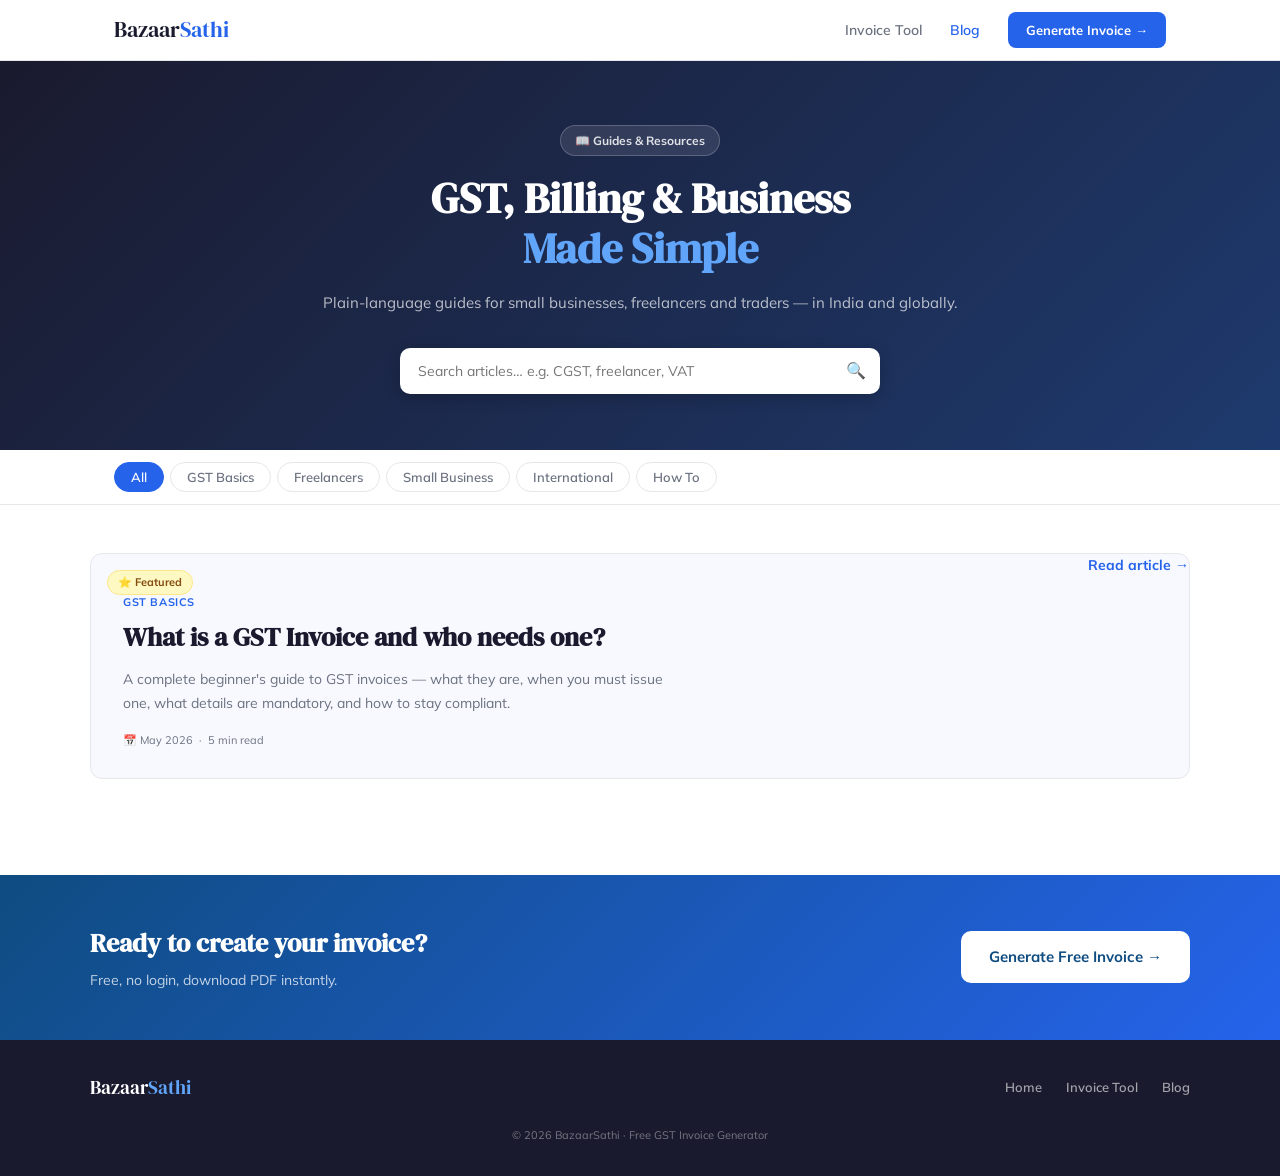
==== blog.html @ a6f55e18 "home page, blogs list added" ====
<!DOCTYPE html>
<html lang="en">
<head>
  <!-- Google tag -->
  <script async src="https://www.googletagmanager.com/gtag/js?id=G-HT61FPW5GD"></script>
  <script>
    window.dataLayer = window.dataLayer || [];
    function gtag(){dataLayer.push(arguments);}
    gtag('js', new Date());
    gtag('config', 'G-HT61FPW5GD');
  </script>

  <meta charset="UTF-8">
  <meta name="viewport" content="width=device-width, initial-scale=1.0">

  <title>Blog — GST, Billing & Business Guides | BazaarSathi</title>
  <link rel="icon" type="image/x-icon" href="bazaarsathi_icon.png">
  <meta name="description" content="Simple guides on GST invoicing, billing, tax rules and running a small business in India and globally. Free resources by BazaarSathi.">
  <meta name="keywords" content="GST invoice generator, free billing tool India, GST guide, small business India, freelancer invoice, bazaarsathi, GST invoice generator, GST billing software free, GST invoice format PDF, GST invoice for freelancers, small business billing tool, traders invoice maker, GST billing for startups, service invoice generator India, no login invoice maker, free PDF bill download, CGST SGST IGST calculator, automated GST billing, simple invoice creator">

  <link href="https://fonts.googleapis.com/css2?family=DM+Serif+Display:ital@0;1&family=DM+Mono:wght@400;500&family=Mulish:wght@400;500;600;700;800&display=swap" rel="stylesheet">
  <link rel="stylesheet" href="blog.css">
</head>
<body>

<!-- ===== NAV ===== -->
<nav class="blog-nav">
  <div class="blog-nav-inner">
    <a href="home.html" class="blog-nav-logo">Bazaar<span>Sathi</span></a>
    <div class="blog-nav-links">
      <a href="tool.html" class="bnav-link">Invoice Tool</a>
      <a href="blog.html" class="bnav-link active">Blog</a>
      <a href="tool.html" class="bnav-cta">Generate Invoice →</a>
    </div>
  </div>
</nav>

<!-- ===== HERO ===== -->
<section class="blog-hero">
  <div class="blog-hero-inner">
    <div class="blog-hero-badge">📖 Guides & Resources</div>
    <h1 class="blog-hero-title">GST, Billing & Business<br><span>Made Simple</span></h1>
    <p class="blog-hero-sub">Plain-language guides for small businesses, freelancers and traders — in India and globally.</p>

    <!-- Search -->
    <div class="blog-search-wrap">
      <input type="text" id="blog-search" placeholder="Search articles… e.g. CGST, freelancer, VAT" oninput="filterArticles()">
      <span class="blog-search-icon">🔍</span>
    </div>
  </div>
</section>

<!-- ===== FILTER TABS ===== -->
<div class="blog-filter-bar">
  <div class="blog-filter-inner">
    <button class="filter-btn active" onclick="setFilter('all',this)">All</button>
    <button class="filter-btn" onclick="setFilter('gst-basics',this)">GST Basics</button>
    <button class="filter-btn" onclick="setFilter('freelancers',this)">Freelancers</button>
    <button class="filter-btn" onclick="setFilter('small-business',this)">Small Business</button>
    <button class="filter-btn" onclick="setFilter('international',this)">International</button>
    <button class="filter-btn" onclick="setFilter('how-to',this)">How To</button>
  </div>
</div>

<!-- ===== ARTICLES GRID ===== -->
<main class="blog-main">
  <div class="blog-main-inner">

    <!-- Featured article -->
    <div class="featured-wrap" id="featured-wrap">
      <a href="blog/what-is-gst-invoice.html" class="featured-card" data-category="gst-basics" data-title="what is a gst invoice and who needs one">
        <div class="featured-badge">⭐ Featured</div>
        <div class="featured-content">
          <div class="article-tag">GST Basics</div>
          <h2 class="featured-title">What is a GST Invoice and who needs one?</h2>
          <p class="featured-desc">A complete beginner's guide to GST invoices — what they are, when you must issue one, what details are mandatory, and how to stay compliant.</p>
          <div class="article-meta">
            <span>📅 May 2026</span>
            <span>·</span>
            <span>5 min read</span>
          </div>
        </div>
        <div class="featured-cta">Read article →</div>
      </a>
    </div>
    

    <!-- Articles grid -->
    <div class="articles-grid" id="articles-grid">

      <!-- <a href="blog/cgst-sgst-igst-difference.html" class="article-card" data-category="gst-basics" data-title="cgst vs sgst vs igst whats the difference">
        <div class="article-tag">GST Basics</div>
        <h3 class="article-title">CGST vs SGST vs IGST — What's the difference?</h3>
        <p class="article-desc">Understand why your invoice sometimes shows CGST+SGST and other times just IGST, and when each applies.</p>
        <div class="article-meta">
          <span>📅 May 2026</span><span>·</span><span>4 min read</span>
        </div>
      </a>

      <a href="blog/freelancer-gst-invoice-guide.html" class="article-card" data-category="freelancers" data-title="how freelancers should raise gst invoices in india">
        <div class="article-tag">Freelancers</div>
        <h3 class="article-title">How freelancers should raise GST invoices in India</h3>
        <p class="article-desc">Step-by-step guide for Indian freelancers — when to register for GST, what to put on your invoice, and how to handle foreign clients.</p>
        <div class="article-meta">
          <span>📅 May 2026</span><span>·</span><span>6 min read</span>
        </div>
      </a>

      <a href="blog/hsn-sac-code-guide.html" class="article-card" data-category="gst-basics" data-title="hsn and sac codes explained">
        <div class="article-tag">GST Basics</div>
        <h3 class="article-title">HSN and SAC codes explained — and why they matter</h3>
        <p class="article-desc">What are HSN and SAC codes, which one applies to your business, and what happens if you get them wrong on an invoice.</p>
        <div class="article-meta">
          <span>📅 May 2026</span><span>·</span><span>4 min read</span>
        </div>
      </a>

      <a href="blog/bill-of-supply-vs-tax-invoice.html" class="article-card" data-category="gst-basics" data-title="bill of supply vs tax invoice">
        <div class="article-tag">GST Basics</div>
        <h3 class="article-title">Bill of Supply vs Tax Invoice — which do you issue?</h3>
        <p class="article-desc">Two document types, two very different situations. Learn which one your business should be using and the legal difference between them.</p>
        <div class="article-meta">
          <span>📅 May 2026</span><span>·</span><span>3 min read</span>
        </div>
      </a>

      <a href="blog/small-business-invoicing-tips.html" class="article-card" data-category="small-business" data-title="invoicing tips for small businesses india">
        <div class="article-tag">Small Business</div>
        <h3 class="article-title">7 invoicing tips every small business in India should follow</h3>
        <p class="article-desc">Avoid common billing mistakes, get paid faster, and stay GST compliant with these practical tips for small business owners.</p>
        <div class="article-meta">
          <span>📅 May 2026</span><span>·</span><span>5 min read</span>
        </div>
      </a>

      <a href="blog/international-invoice-guide.html" class="article-card" data-category="international" data-title="how to invoice international clients from india">
        <div class="article-tag">International</div>
        <h3 class="article-title">How to invoice international clients from India</h3>
        <p class="article-desc">Foreign currency invoices, GST on exports, LUT filing, and what details your international invoice must include.</p>
        <div class="article-meta">
          <span>📅 May 2026</span><span>·</span><span>6 min read</span>
        </div>
      </a>

      <a href="blog/gst-invoice-for-traders.html" class="article-card" data-category="small-business" data-title="gst invoice guide for traders and shopkeepers">
        <div class="article-tag">Small Business</div>
        <h3 class="article-title">GST invoice guide for traders and shopkeepers</h3>
        <p class="article-desc">Whether you sell wholesale or retail, this guide covers exactly what your GST invoice needs to show and when you can simplify it.</p>
        <div class="article-meta">
          <span>📅 May 2026</span><span>·</span><span>4 min read</span>
        </div>
      </a>

      <a href="blog/vat-invoice-uk-guide.html" class="article-card" data-category="international" data-title="vat invoice requirements uk">
        <div class="article-tag">International</div>
        <h3 class="article-title">VAT invoice requirements in the UK — a simple guide</h3>
        <p class="article-desc">What a UK VAT invoice must include, when a simplified invoice is allowed, and how to handle cross-border sales after Brexit.</p>
        <div class="article-meta">
          <span>📅 May 2026</span><span>·</span><span>5 min read</span>
        </div>
      </a>

      <a href="blog/how-to-use-bazaarsathi.html" class="article-card" data-category="how-to" data-title="how to use bazaarsathi invoice generator">
        <div class="article-tag">How To</div>
        <h3 class="article-title">How to use BazaarSathi to create a GST invoice in 2 minutes</h3>
        <p class="article-desc">A quick walkthrough of every field in the invoice generator — from GSTIN to HSN codes to downloading your PDF.</p>
        <div class="article-meta">
          <span>📅 May 2026</span><span>·</span><span>3 min read</span>
        </div>
      </a> -->

    </div>

    <!-- Empty state -->
    <div class="blog-empty" id="blog-empty" style="display:none">
      <div class="blog-empty-icon">🔍</div>
      <div class="blog-empty-text">No articles found for "<span id="empty-query"></span>"</div>
      <button class="filter-btn active" style="margin-top:16px" onclick="clearSearch()">Clear search</button>
    </div>

  </div>
</main>

<!-- ===== CTA BANNER ===== -->
<section class="blog-cta-banner">
  <div class="blog-cta-inner">
    <div>
      <h2 class="blog-cta-title">Ready to create your invoice?</h2>
      <p class="blog-cta-sub">Free, no login, download PDF instantly.</p>
    </div>
    <a href="tool.html" class="blog-cta-btn">Generate Free Invoice →</a>
  </div>
</section>

<!-- ===== FOOTER ===== -->
<footer class="blog-footer">
  <div class="blog-footer-inner">
    <div class="footer-logo">Bazaar<span>Sathi</span></div>
    <div class="footer-links">
      <a href="home.html">Home</a>
      <a href="tool.html">Invoice Tool</a>
      <a href="blog.html">Blog</a>
    </div>
    <div class="footer-note">© 2026 BazaarSathi · Free GST Invoice Generator</div>
  </div>
</footer>

<script>
  let currentFilter = 'all';

  function setFilter(category, btn) {
    currentFilter = category;
    document.querySelectorAll('.filter-btn').forEach(b => b.classList.remove('active'));
    btn.classList.add('active');
    applyFilters();
  }

  function filterArticles() { applyFilters(); }

  function applyFilters() {
    const query    = document.getElementById('blog-search').value.toLowerCase().trim();
    const cards    = document.querySelectorAll('.article-card');
    const featured = document.querySelector('.featured-card');
    let visibleCount = 0;

    // Handle featured card
    if (featured) {
      const fCat   = featured.dataset.category;
      const fTitle = featured.dataset.title;
      const fMatch = (currentFilter === 'all' || fCat === currentFilter) &&
                     (!query || fTitle.includes(query));
      document.getElementById('featured-wrap').style.display = fMatch ? '' : 'none';
      if (fMatch) visibleCount++;
    }

    // Handle grid cards
    cards.forEach(card => {
      const cat   = card.dataset.category;
      const title = card.dataset.title;
      const match = (currentFilter === 'all' || cat === currentFilter) &&
                    (!query || title.includes(query));
      card.style.display = match ? '' : 'none';
      if (match) visibleCount++;
    });

    // Empty state
    const empty = document.getElementById('blog-empty');
    empty.style.display = visibleCount === 0 ? '' : 'none';
    if (visibleCount === 0) {
      document.getElementById('empty-query').textContent = query || currentFilter;
    }
  }

  function clearSearch() {
    document.getElementById('blog-search').value = '';
    currentFilter = 'all';
    document.querySelectorAll('.filter-btn').forEach((b, i) => {
      b.classList.toggle('active', i === 0);
    });
    applyFilters();
  }
</script>

</body>
</html>
---- blog.css ----
/* ================================================
   BazaarSathi — blog.css
   Blog listing page styles only.
   ================================================ */

*, *::before, *::after { box-sizing: border-box; margin: 0; padding: 0; }

:root {
  --bl-ink:     #1a1a2e;
  --bl-ink2:    #3d3d5c;
  --bl-muted:   #6b7280;
  --bl-accent:  #0f4c81;
  --bl-accent2: #2563eb;
  --bl-bg:      #f8f9ff;
  --bl-card:    #ffffff;
  --bl-border:  #e5e7eb;
  --bl-radius:  12px;
}

body {
  font-family: 'Mulish', sans-serif;
  background: #fff;
  color: var(--bl-ink);
  line-height: 1.6;
}

/* ---- NAV ---- */
.blog-nav {
  position: sticky;
  top: 0;
  z-index: 100;
  background: rgba(255,255,255,0.95);
  backdrop-filter: blur(8px);
  border-bottom: 1px solid var(--bl-border);
}
.blog-nav-inner {
  max-width: 1100px;
  margin: 0 auto;
  padding: 0 24px;
  height: 60px;
  display: flex;
  align-items: center;
  justify-content: space-between;
}
.blog-nav-logo {
  font-family: 'DM Serif Display', serif;
  font-size: 1.4rem;
  color: var(--bl-ink);
  text-decoration: none;
}
.blog-nav-logo span { color: var(--bl-accent2); }
.blog-nav-links {
  display: flex;
  align-items: center;
  gap: 28px;
}
.bnav-link {
  font-size: 14px;
  font-weight: 600;
  color: var(--bl-muted);
  text-decoration: none;
  transition: color .15s;
}
.bnav-link:hover,
.bnav-link.active { color: var(--bl-accent2); }
.bnav-cta {
  background: var(--bl-accent2);
  color: #fff;
  padding: 8px 18px;
  border-radius: 8px;
  font-size: 13px;
  font-weight: 700;
  text-decoration: none;
  transition: background .15s;
  white-space: nowrap;
}
.bnav-cta:hover { background: var(--bl-accent); }

/* ---- HERO ---- */
.blog-hero {
  background: linear-gradient(135deg, var(--bl-ink) 0%, #1e3a6e 100%);
  padding: 64px 24px 56px;
}
.blog-hero-inner {
  max-width: 700px;
  margin: 0 auto;
  text-align: center;
}
.blog-hero-badge {
  display: inline-block;
  background: rgba(255,255,255,.1);
  color: rgba(255,255,255,.85);
  font-size: 12px;
  font-weight: 700;
  padding: 5px 14px;
  border-radius: 20px;
  margin-bottom: 18px;
  border: 1px solid rgba(255,255,255,.2);
}
.blog-hero-title {
  font-family: 'DM Serif Display', serif;
  font-size: 2.6rem;
  color: #fff;
  line-height: 1.2;
  margin-bottom: 16px;
}
.blog-hero-title span { color: #60a5fa; }
.blog-hero-sub {
  font-size: 15px;
  color: rgba(255,255,255,.7);
  margin-bottom: 32px;
  line-height: 1.7;
}

/* Search */
.blog-search-wrap {
  position: relative;
  max-width: 480px;
  margin: 0 auto;
}
.blog-search-wrap input {
  width: 100%;
  padding: 14px 44px 14px 18px;
  border-radius: 10px;
  border: none;
  font-size: 14px;
  font-family: 'Mulish', sans-serif;
  outline: none;
  box-shadow: 0 4px 16px rgba(0,0,0,.2);
  color: var(--bl-ink);
}
.blog-search-icon {
  position: absolute;
  right: 14px;
  top: 50%;
  transform: translateY(-50%);
  font-size: 16px;
  pointer-events: none;
}

/* ---- FILTER BAR ---- */
.blog-filter-bar {
  background: #fff;
  border-bottom: 1px solid var(--bl-border);
  position: sticky;
  top: 60px;
  z-index: 90;
}
.blog-filter-inner {
  max-width: 1100px;
  margin: 0 auto;
  padding: 0 24px;
  display: flex;
  gap: 6px;
  overflow-x: auto;
  scrollbar-width: none;
  padding-top: 12px;
  padding-bottom: 12px;
}
.blog-filter-inner::-webkit-scrollbar { display: none; }
.filter-btn {
  background: transparent;
  border: 1.5px solid var(--bl-border);
  border-radius: 20px;
  padding: 6px 16px;
  font-size: 13px;
  font-weight: 600;
  color: var(--bl-muted);
  cursor: pointer;
  white-space: nowrap;
  transition: all .15s;
  font-family: 'Mulish', sans-serif;
}
.filter-btn:hover {
  border-color: var(--bl-accent2);
  color: var(--bl-accent2);
}
.filter-btn.active {
  background: var(--bl-accent2);
  border-color: var(--bl-accent2);
  color: #fff;
}

/* ---- MAIN ---- */
.blog-main { padding: 48px 24px 64px; }
.blog-main-inner { max-width: 1100px; margin: 0 auto; }

/* Featured */
.featured-wrap { margin-bottom: 32px; }
.featured-card {
  display: flex;
  align-items: stretch;
  background: var(--bl-bg);
  border: 1px solid var(--bl-border);
  border-radius: var(--bl-radius);
  overflow: hidden;
  text-decoration: none;
  transition: box-shadow .2s, transform .2s;
  position: relative;
}
.featured-card:hover {
  box-shadow: 0 12px 36px rgba(15,76,129,.12);
  transform: translateY(-2px);
}
.featured-badge {
  position: absolute;
  top: 16px;
  left: 16px;
  background: #fef9c3;
  color: #854d0e;
  font-size: 11px;
  font-weight: 700;
  padding: 3px 10px;
  border-radius: 20px;
  border: 1px solid #fde68a;
}
.featured-content {
  flex: 1;
  padding: 40px 32px 28px;
}
.featured-title {
  font-family: 'DM Serif Display', serif;
  font-size: 1.6rem;
  color: var(--bl-ink);
  line-height: 1.3;
  margin: 10px 0 14px;
}
.featured-desc {
  font-size: 14px;
  color: var(--bl-muted);
  line-height: 1.7;
  margin-bottom: 16px;
  max-width: 560px;
}
.featured-cta {
  font-size: 14px;
  font-weight: 700;
  color: var(--bl-accent2);
}
.article-tag {
  font-size: 11px;
  font-weight: 700;
  text-transform: uppercase;
  letter-spacing: .6px;
  color: var(--bl-accent2);
  margin-bottom: 8px;
}
.article-meta {
  font-size: 11px;
  color: var(--bl-muted);
  display: flex;
  gap: 6px;
  align-items: center;
  margin-top: 12px;
}

/* Articles grid */
.articles-grid {
  display: grid;
  grid-template-columns: repeat(3, 1fr);
  gap: 20px;
}
.article-card {
  background: var(--bl-card);
  border: 1px solid var(--bl-border);
  border-radius: var(--bl-radius);
  padding: 24px;
  text-decoration: none;
  display: block;
  transition: box-shadow .2s, transform .2s;
}
.article-card:hover {
  box-shadow: 0 8px 24px rgba(15,76,129,.1);
  transform: translateY(-2px);
}
.article-title {
  font-size: 15px;
  font-weight: 700;
  color: var(--bl-ink);
  line-height: 1.45;
  margin-bottom: 8px;
}
.article-desc {
  font-size: 13px;
  color: var(--bl-muted);
  line-height: 1.6;
}

/* Empty state */
.blog-empty {
  text-align: center;
  padding: 60px 24px;
}
.blog-empty-icon { font-size: 40px; margin-bottom: 14px; }
.blog-empty-text { font-size: 15px; color: var(--bl-muted); }

/* ---- CTA BANNER ---- */
.blog-cta-banner {
  background: linear-gradient(135deg, var(--bl-accent) 0%, var(--bl-accent2) 100%);
  padding: 48px 24px;
}
.blog-cta-inner {
  max-width: 1100px;
  margin: 0 auto;
  display: flex;
  align-items: center;
  justify-content: space-between;
  gap: 24px;
  flex-wrap: wrap;
}
.blog-cta-title {
  font-family: 'DM Serif Display', serif;
  font-size: 1.6rem;
  color: #fff;
  margin-bottom: 6px;
}
.blog-cta-sub { font-size: 14px; color: rgba(255,255,255,.75); }
.blog-cta-btn {
  background: #fff;
  color: var(--bl-accent);
  padding: 14px 28px;
  border-radius: 10px;
  font-size: 15px;
  font-weight: 700;
  text-decoration: none;
  white-space: nowrap;
  transition: transform .15s;
}
.blog-cta-btn:hover { transform: translateY(-1px); }

/* ---- FOOTER ---- */
.blog-footer {
  background: var(--bl-ink);
  padding: 32px 24px;
}
.blog-footer-inner {
  max-width: 1100px;
  margin: 0 auto;
  display: flex;
  align-items: center;
  justify-content: space-between;
  flex-wrap: wrap;
  gap: 16px;
}
.footer-logo {
  font-family: 'DM Serif Display', serif;
  font-size: 1.2rem;
  color: #fff;
}
.footer-logo span { color: #60a5fa; }
.footer-links {
  display: flex;
  gap: 24px;
}
.footer-links a {
  color: rgba(255,255,255,.6);
  text-decoration: none;
  font-size: 13px;
  font-weight: 600;
  transition: color .15s;
}
.footer-links a:hover { color: #fff; }
.footer-note {
  font-size: 11px;
  color: rgba(255,255,255,.4);
  width: 100%;
  text-align: center;
  margin-top: 8px;
}

/* ---- RESPONSIVE ---- */
@media (max-width: 900px) {
  .articles-grid { grid-template-columns: repeat(2, 1fr); }
  .featured-title { font-size: 1.3rem; }
}

@media (max-width: 580px) {
  .blog-hero-title { font-size: 1.9rem; }
  .articles-grid { grid-template-columns: 1fr; }
  .featured-content { padding: 40px 20px 24px; }
  .blog-cta-inner { flex-direction: column; text-align: center; }
  .blog-nav-links .bnav-link { display: none; }
  .blog-footer-inner { flex-direction: column; text-align: center; }
  .footer-links { justify-content: center; }
}
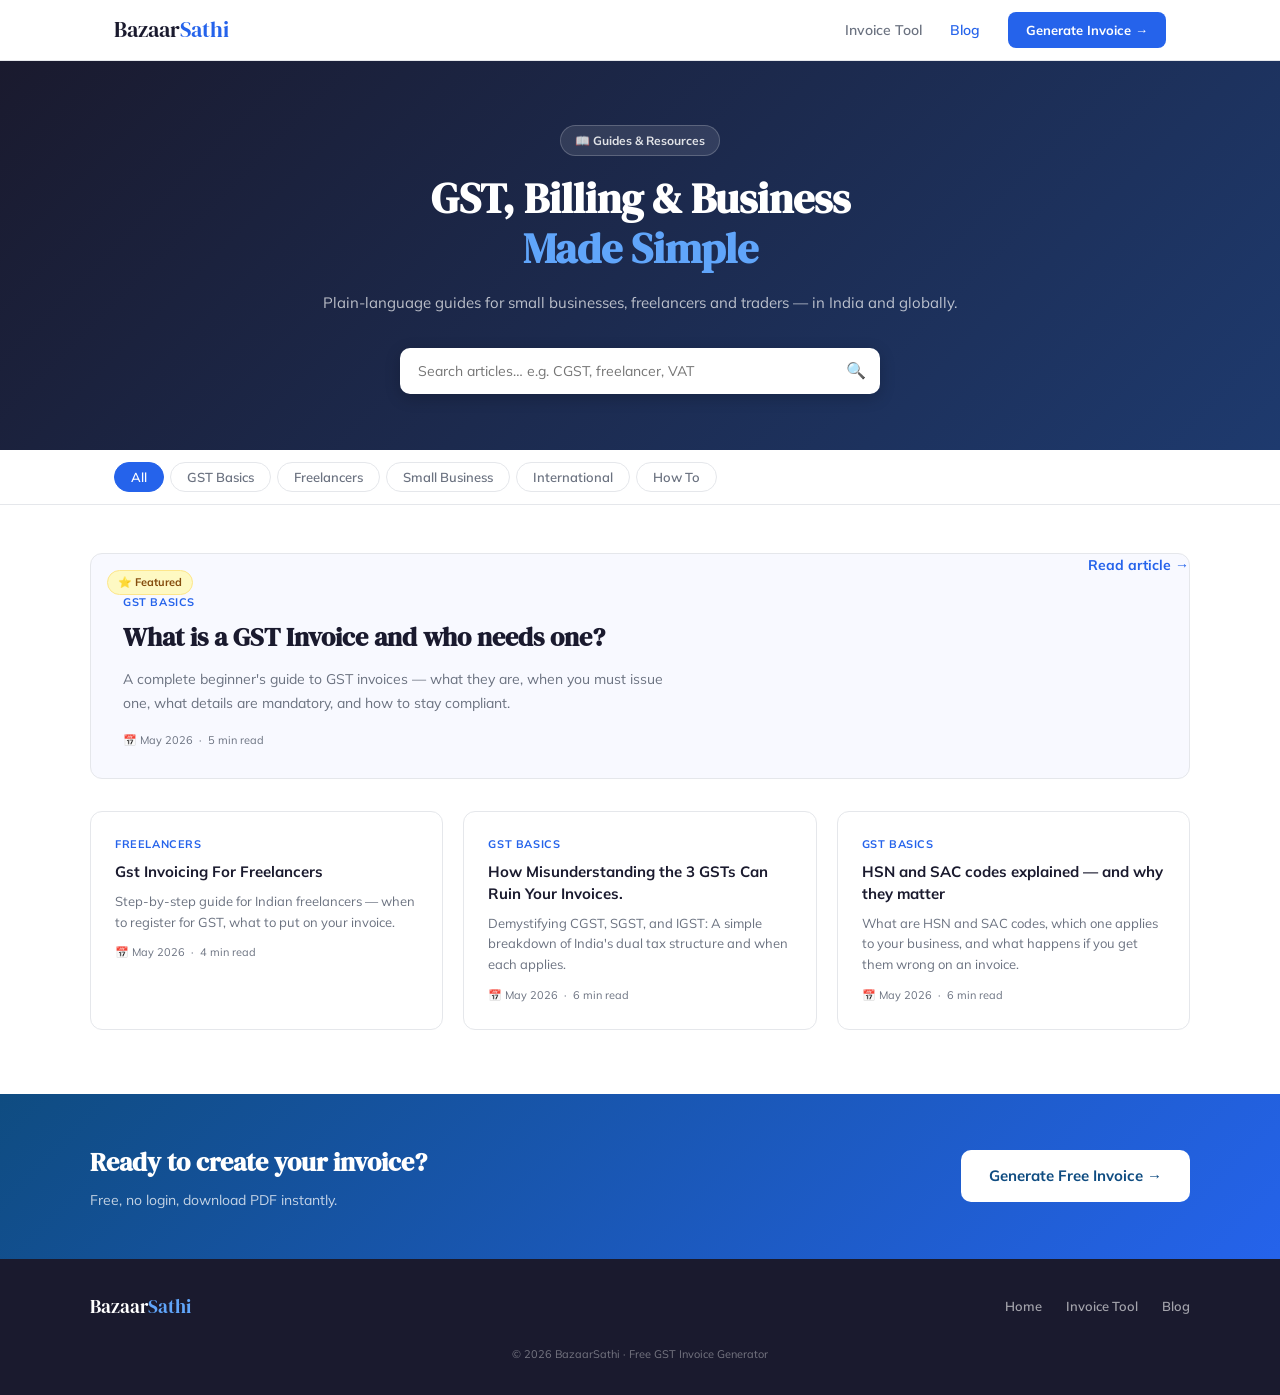
==== commit 56fd0c34: "added blogs-1, changes in media query" ====
--- a/blog.html
+++ b/blog.html
@@ -26,7 +26,7 @@
 <!-- ===== NAV ===== -->
 <nav class="blog-nav">
   <div class="blog-nav-inner">
-    <a href="home.html" class="blog-nav-logo">Bazaar<span>Sathi</span></a>
+    <a href="index.html" class="blog-nav-logo">Bazaar<span>Sathi</span></a>
     <div class="blog-nav-links">
       <a href="tool.html" class="bnav-link">Invoice Tool</a>
       <a href="blog.html" class="bnav-link active">Blog</a>
@@ -88,19 +88,19 @@
     <!-- Articles grid -->
     <div class="articles-grid" id="articles-grid">
 
-      <!-- <a href="blog/cgst-sgst-igst-difference.html" class="article-card" data-category="gst-basics" data-title="cgst vs sgst vs igst whats the difference">
+      <a href="blog/gst-invoicing-for-freelancers.html" class="article-card" data-category="freelancers" data-title="Gst Invoicing For Freelancers">
+        <div class="article-tag">Freelancers</div>
+        <h3 class="article-title">Gst Invoicing For Freelancers</h3>
+        <p class="article-desc">Step-by-step guide for Indian freelancers — when to register for GST, what to put on your invoice.</p>
+        <div class="article-meta">
+          <span>📅 May 2026</span><span>·</span><span>4 min read</span>
+        </div>
+      </a>
+
+      <a href="blog/cgst-sgst-igst-difference.html" class="article-card" data-category="GST Basics" data-title="How Misunderstanding the 3 GSTs Can Ruin Your Invoices.">
         <div class="article-tag">GST Basics</div>
-        <h3 class="article-title">CGST vs SGST vs IGST — What's the difference?</h3>
-        <p class="article-desc">Understand why your invoice sometimes shows CGST+SGST and other times just IGST, and when each applies.</p>
-        <div class="article-meta">
-          <span>📅 May 2026</span><span>·</span><span>4 min read</span>
-        </div>
-      </a>
-
-      <a href="blog/freelancer-gst-invoice-guide.html" class="article-card" data-category="freelancers" data-title="how freelancers should raise gst invoices in india">
-        <div class="article-tag">Freelancers</div>
-        <h3 class="article-title">How freelancers should raise GST invoices in India</h3>
-        <p class="article-desc">Step-by-step guide for Indian freelancers — when to register for GST, what to put on your invoice, and how to handle foreign clients.</p>
+        <h3 class="article-title">How Misunderstanding the 3 GSTs Can Ruin Your Invoices.</h3>
+        <p class="article-desc">Demystifying CGST, SGST, and IGST: A simple breakdown of India's dual tax structure and when each applies.</p>
         <div class="article-meta">
           <span>📅 May 2026</span><span>·</span><span>6 min read</span>
         </div>
@@ -111,11 +111,11 @@
         <h3 class="article-title">HSN and SAC codes explained — and why they matter</h3>
         <p class="article-desc">What are HSN and SAC codes, which one applies to your business, and what happens if you get them wrong on an invoice.</p>
         <div class="article-meta">
-          <span>📅 May 2026</span><span>·</span><span>4 min read</span>
-        </div>
-      </a>
-
-      <a href="blog/bill-of-supply-vs-tax-invoice.html" class="article-card" data-category="gst-basics" data-title="bill of supply vs tax invoice">
+          <span>📅 May 2026</span><span>·</span><span>6 min read</span>
+        </div>
+      </a>
+
+      <!-- <a href="blog/bill-of-supply-vs-tax-invoice.html" class="article-card" data-category="gst-basics" data-title="bill of supply vs tax invoice">
         <div class="article-tag">GST Basics</div>
         <h3 class="article-title">Bill of Supply vs Tax Invoice — which do you issue?</h3>
         <p class="article-desc">Two document types, two very different situations. Learn which one your business should be using and the legal difference between them.</p>
@@ -197,7 +197,7 @@
   <div class="blog-footer-inner">
     <div class="footer-logo">Bazaar<span>Sathi</span></div>
     <div class="footer-links">
-      <a href="home.html">Home</a>
+      <a href="index.html">Home</a>
       <a href="tool.html">Invoice Tool</a>
       <a href="blog.html">Blog</a>
     </div>
